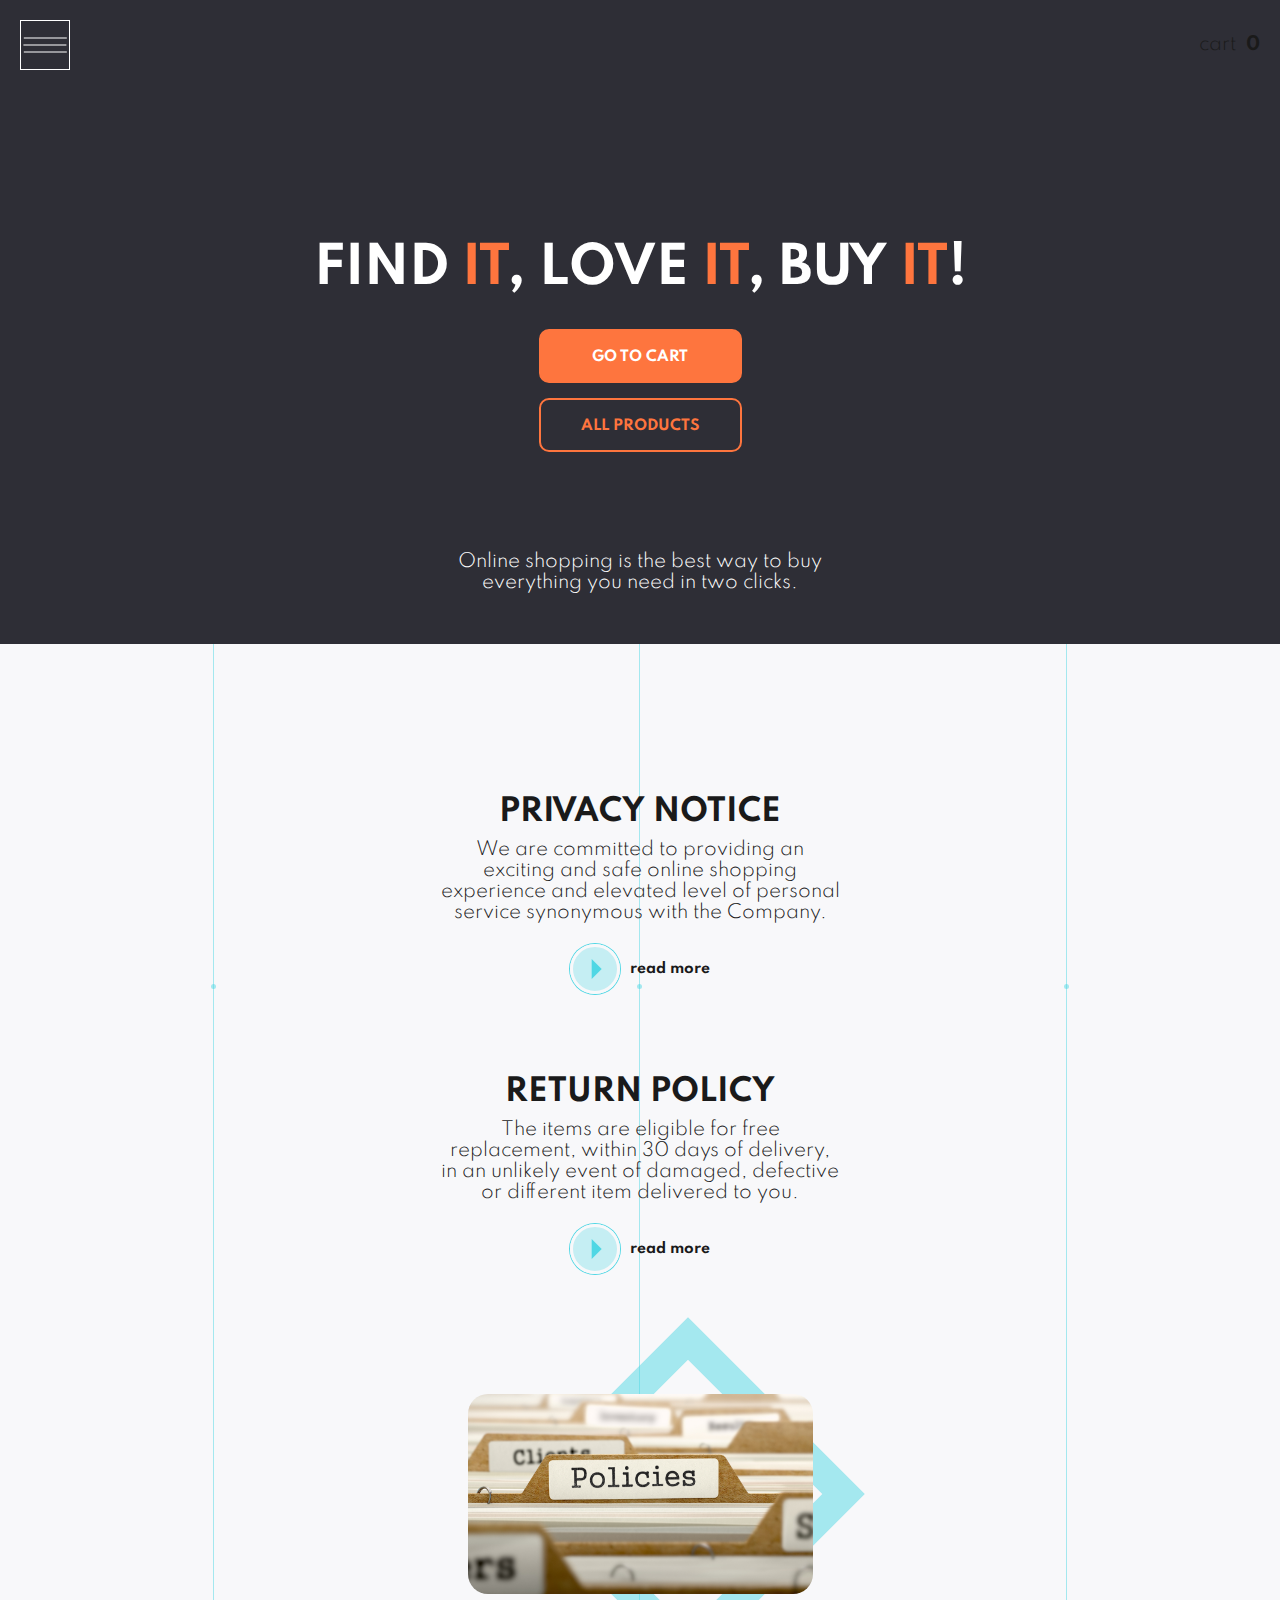
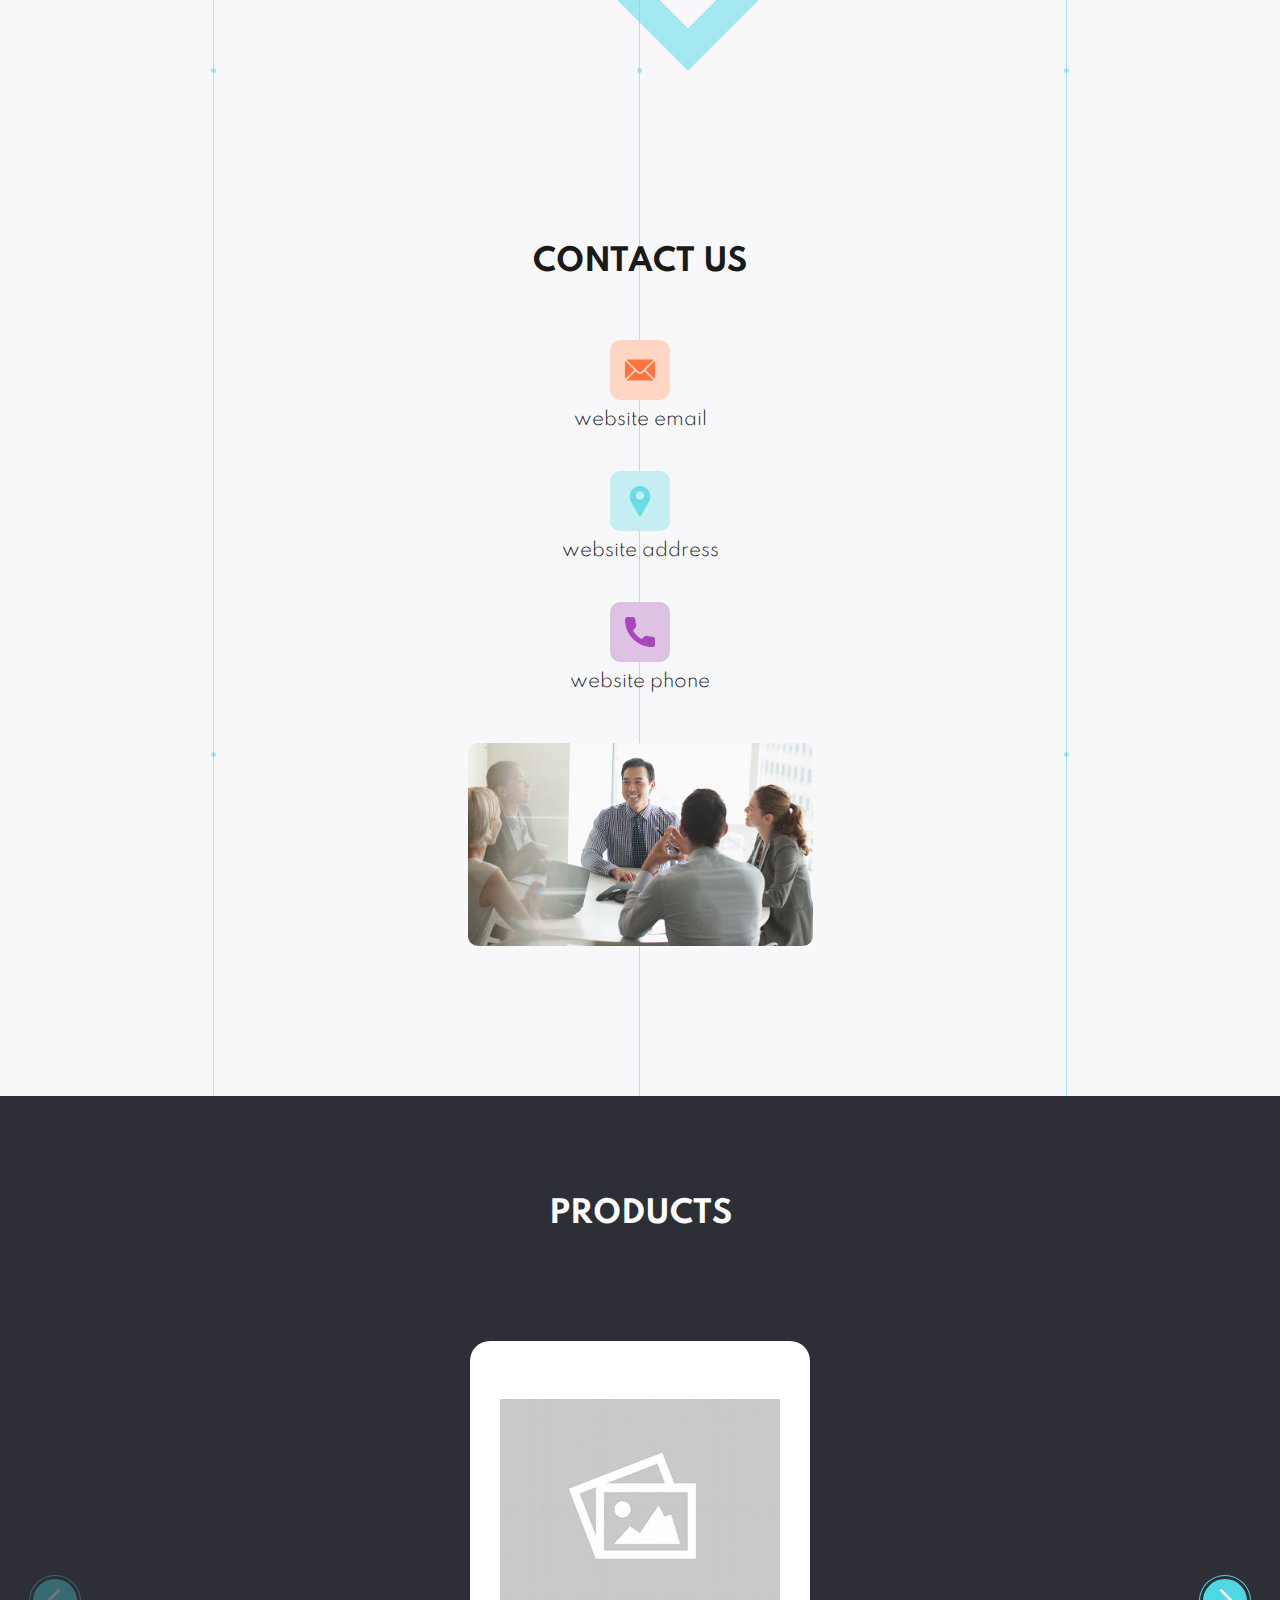
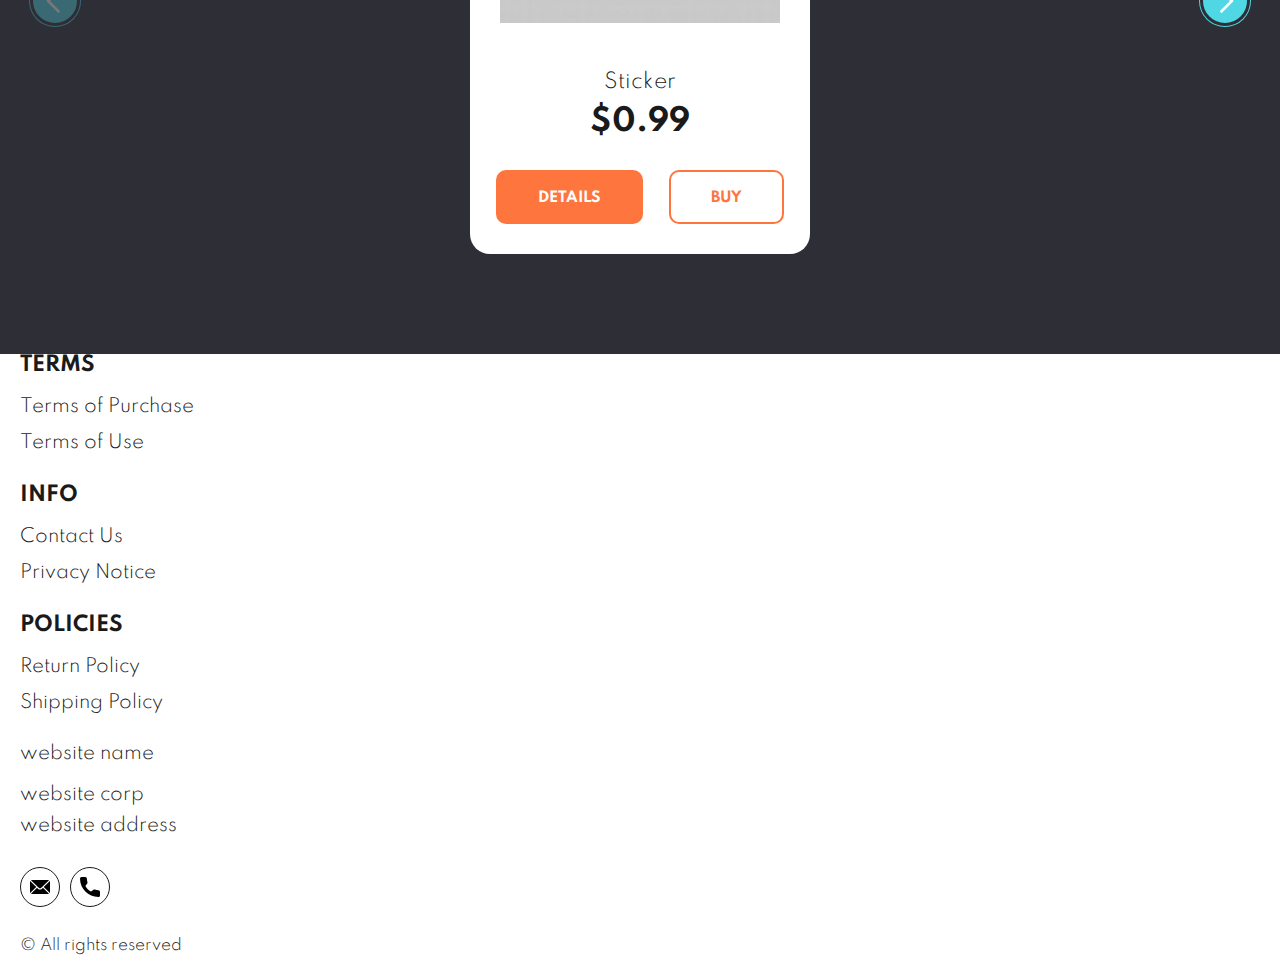
==== index.html @ 16b9733c "LAST changes" ====
<!DOCTYPE html>
<html lang="en">

<head>
  <meta charset="UTF-8" />
  <meta http-equiv="X-UA-Compatible" content="IE=edge" />
  <meta name="viewport" content="width=device-width, initial-scale=1.0" />
  <link rel="stylesheet" href="./css/style.css" />
  <title>Shop</title>


</head>

<body>


  <div class="wrapper">


    <div class="error__overlay js_error__overlay">
      <div class="error">
        <span class="text bold error__text error__title">ERROR:</span>
        <p class="text error__text">You cannot add more than $500 worth of items to your cart.</p>
        <p class="text error__text">The selected item will not be added.</p>
        <button class="text error__btn js_error__btn">close</button>
      </div>
    </div>

    <main class="main">

      <div class="hero__wrapper-main">
        <div class="header__wrapper">
          <div class="container">
         
         
            <header class="header">
              <div class="header__top">
                <div class="header__btn-block">
                  <button class="header__btn js_menu-btn">
                    <span></span>
                  </button>
                </div>
    
                  <nav class="nav js_menu">
                    <a href="./index.html" class="header__logo logo js_website-name"></a>
                    <div class="header__social-links-box">
                      <a href="" class="social-link social-link-email js_website-email"></a>
                      <a href="" class="social-link social-link-phone js_website-phone"></a>
                    </div>
                    <ul class="nav__list">
                      <li class="nav__item">
                        <a href="./contacts.html" class="nav__item">Contact Us</a>
                      </li>
                      <li class="nav__item">
                        <a href="./return.html" class="nav__item">Return Policy</a>
                      </li>
                      <li class="nav__item">
                        <a href="./purchase.html" class="nav__item">Terms of Purchase</a>
                      </li>
                      <li class="nav__item">
                        <a href="./privacy.html" class="nav__item">Privacy Notice</a>
                      </li>
                      <li class="nav__item">
                        <a href="./shipping.html" class="nav__item">Shipping Policy</a>
                      </li>
                      <li class="nav__item">
                        <a href="./use.html" class="nav__item">Terms of Use</a>
                      </li>
                    </ul>
                  </nav>
                  <a href="./shop.html" class="cart__span-box">
                    cart <span class="cart__span js_cart__span"></span>
                  </a>
              </div>
           
            </header>
         
          </div>
        </div>

        <div class="hero__wrapper">
          <div class="container">
            <section class="hero">
              <div class="hero__block">
                <h1 class="title">Find <span>it</span>, love <span>it</span>, buy <span>it</span>!</h1>
                <div class="hero__btn-box">
                  <a href="./shop.html" class="btn btn--mb">go to cart</a>
                  <a href="#products" class="btn btn-transparent">all products</a>
                </div>
                <p class="text">Online shopping is the best way to buy everything you need in two clicks.</p>
              </div>
            </section>
          </div>
          <div class="hero__img-box">
            <img src="./img/image1.png" alt="" class="hero__img">
          </div>
        </div>
      </div>

      <div class="policy__wrapper">
        <div class="policy__line-box">
          <div class="policy__line policy__line--first">
            <span class="policy__line-span"></span>
            <span class="policy__line-span"></span>
            <span class="policy__line-span"></span>
          </div>
          <div class="policy__line policy__line--second">
            <span class="policy__line-span"></span>
            <span class="policy__line-span"></span>
            <span class="policy__line-span"></span>
          </div>
          <div class="policy__line policy__line--third">
            <span class="policy__line-span"></span>
            <span class="policy__line-span"></span>
            <span class="policy__line-span"></span>
          </div>
        </div>

        <div class="container">
          <section class="policy">
            <div class="policy__box">
              <ul class="policy__list">
                <li class="policy__item">
                 
                  <div class="policy__block">

                    <h3 class="sub-title">PRIVACY NOTICE</h3>
                    <p class="text">We are committed to providing an exciting and safe online shopping experience and
                      elevated level of personal service synonymous with the Company.</p>
                    <a href="./privacy.html" class="policy__btn">
                      <div class="policy__btn-span">
                        <svg  viewBox="0 0 24 24" xmlns="http://www.w3.org/2000/svg">
                          <g>
                              <path fill="none" d="M0 0h24v24H0z"/>
                              <path d="M16 12l-6 6V6z"/>
                          </g>
                      </svg>
                      </div>
                      read more</a>
                  </div>

                </li>
                <li class="policy__item">
                 

                  <div class="policy__block">
                    <h3 class="sub-title">RETURN POLICY</h3>
                    <p class="text">The items are eligible for free replacement, within 30 days of delivery, in an
                      unlikely event of damaged, defective or different item delivered to you.</p>
                    <a href="./return.html" class="policy__btn">
                      <div class="policy__btn-span">
                        <svg  viewBox="0 0 24 24" xmlns="http://www.w3.org/2000/svg">
                          <g>
                              <path fill="none" d="M0 0h24v24H0z"/>
                              <path d="M16 12l-6 6V6z"/>
                          </g>
                      </svg>
                      </div>
                      read more</a>
                  </div>

                </li>
              </ul>
              <div class="policy__img-box">
                <img src="./img/image2.jpeg" alt="" class="policy__img">
              </div>
            </div>

          </section>
        </div>
     


      <div class="contacts__wrapper">
        <div class="container">
          <section class="contacts">
            <h3 class="sub-title">Contact Us</h3>
            <div class="contacts__box">
              <img src="./img/image3.jpeg" alt="" class="contacts__img">
              <ul class="contacts__list">

                <li class="contacts__item contacts__item-link">
                <div class="contacts__svg-box">
                  <svg class="contacts__svg" xmlns="http://www.w3.org/2000/svg" xmlns:xlink="http://www.w3.org/1999/xlink" x="0px" y="0px"
                  viewBox="0 0 512 512" style="enable-background:new 0 0 512 512;" xml:space="preserve">
                  <g><g>
                  <path d="M507.49,101.721L352.211,256L507.49,410.279c2.807-5.867,4.51-12.353,4.51-19.279V121
                  C512,114.073,510.297,107.588,507.49,101.721z"/>
                  </g></g>
                  <g><g>
                  <path d="M467,76H45c-6.927,0-13.412,1.703-19.279,4.51l198.463,197.463c17.548,17.548,46.084,17.548,63.632,0L486.279,80.51
                  C480.412,77.703,473.927,76,467,76z"/>
                  </g></g>
                  <g><g>
                  <path d="M4.51,101.721C1.703,107.588,0,114.073,0,121v270c0,6.927,1.703,13.413,4.51,19.279L159.789,256L4.51,101.721z"/>
                  </g></g>
                  <g><g>
                  <path d="M331,277.211l-21.973,21.973c-29.239,29.239-76.816,29.239-106.055,0L181,277.211L25.721,431.49
                  C31.588,434.297,38.073,436,45,436h422c6.927,0,13.412-1.703,19.279-4.51L331,277.211z"/>
                  </g></g>
                  </svg>
                </div>

                  <a href="mailto:website email" class="text js_website-email">website email</a>
                </li>
                <li class="contacts__item">
                  <div class="contacts__svg-box">
                    <svg class="contacts__svg" enable-background="new 0 0 512 512" viewBox="0 0 512 512" xmlns="http://www.w3.org/2000/svg"><g><path d="m407.579 87.677c-31.073-53.624-86.265-86.385-147.64-87.637-2.62-.054-5.257-.054-7.878 0-61.374 1.252-116.566 34.013-147.64 87.637-31.762 54.812-32.631 120.652-2.325 176.123l126.963 232.387c.057.103.114.206.173.308 5.586 9.709 15.593 15.505 26.77 15.505 11.176 0 21.183-5.797 26.768-15.505.059-.102.116-.205.173-.308l126.963-232.387c30.304-55.471 29.435-121.311-2.327-176.123zm-151.579 144.323c-39.701 0-72-32.299-72-72s32.299-72 72-72 72 32.299 72 72-32.298 72-72 72z"/></g></svg>
                
                  </div>
                  <span class="text js_website-address">website address</span>
                </li>
                <li class="contacts__item contacts__item-link">
                  <div class="contacts__svg-box">
                    <svg class="contacts__svg" xmlns="http://www.w3.org/2000/svg" xmlns:xlink="http://www.w3.org/1999/xlink" x="0px" y="0px"
                    viewBox="0 0 384 384" style="enable-background:new 0 0 384 384;" xml:space="preserve">
                 <g><g>
                     <path d="M353.188,252.052c-23.51,0-46.594-3.677-68.469-10.906c-10.719-3.656-23.896-0.302-30.438,6.417l-43.177,32.594
                       c-50.073-26.729-80.917-57.563-107.281-107.26l31.635-42.052c8.219-8.208,11.167-20.198,7.635-31.448
                       c-7.26-21.99-10.948-45.063-10.948-68.583C132.146,13.823,118.323,0,101.333,0H30.813C13.823,0,0,13.823,0,30.813
                       C0,225.563,158.438,384,353.188,384c16.99,0,30.813-13.823,30.813-30.813v-70.323C384,265.875,370.177,252.052,353.188,252.052z"
                       />
                 </g></g>
                 </svg>
                  </div>

                  <a href="tel:website phone" class="text js_website-phone">website phone</a>
                </li>
              </ul>
            </div>
          </section>
        </div>
      
      </div>
    </div>


      <div class="products__wrapper hero-products">



        <div class="container">
          <section class="products" id="products">

            <div class="products__box">

              <h3 class="sub-title">Products</h3>


            </div>
            <div class="sub-title__box">
              <p class="text success-message js_success-message">Success! You have added <span
                  class="js_success-product-name"></span> to your shopping cart!</p>
            </div>
            <div class="swiper__box">
           
              <div class="swiper mySwiper">
                <div class="swiper-wrapper js_products__list">
                </div>
                <div class="swiper-button-next">
                  <svg enable-background="new 0 0 24 24" id="Layer_1" version="1.0" viewBox="0 0 24 24" xml:space="preserve" xmlns="http://www.w3.org/2000/svg" xmlns:xlink="http://www.w3.org/1999/xlink"><polyline fill="none" points="8.5,3 17.5,12 8.5,21 " stroke="#ffffff" stroke-miterlimit="10" stroke-width="2"/></svg>
                </div>
                <div class="swiper-button-prev">
                  <svg enable-background="new 0 0 24 24" id="Layer_1" version="1.0" viewBox="0 0 24 24" xml:space="preserve" xmlns="http://www.w3.org/2000/svg" xmlns:xlink="http://www.w3.org/1999/xlink"><polyline fill="none" points="15.5,21 6.5,12 15.5,3 " stroke="#ffffff" stroke-miterlimit="10" stroke-width="2"/></svg>
                </div>
              </div>
              <div class="swiper__img-box">
                <img src="./img/image4.jpeg" alt="" class="swiper__img">
              </div>
            </div>


          </section>
        </div>
      </div>

    </main>





    <div class="footer__wrapper">
      <div class="container">
        <footer class="footer">
          <div class="footer__top">
            <div class="footer__top-block">
              <div class="footer__block">
                <p class="footer__title">Terms</p>
                <ul class="footer__list">
                  <li class="footer__item">
                    <a href="./purchase.html" class="footer__link">Terms of Purchase</a>
                   </li>
                   <li class="footer__item">
                     <a href="./use.html" class="footer__link">Terms of Use</a>
                    </li>
                </ul>
              </div>
              <div class="footer__block">
                <p class="footer__title">Info</p>
                <ul class="footer__list">
                  <li class="footer__item">
                    <a href="./contacts.html" class="footer__link">Contact Us</a>
                   </li>
                   <li class="footer__item">
                     <a href="./privacy.html" class="footer__link">Privacy Notice</a>
                    </li>
                 
                </ul>
              </div>
              <div class="footer__block">
                <p class="footer__title">Policies</p>
                <ul class="footer__list">
                  <li class="footer__item">
                    <a href="./return.html" class="footer__link">Return Policy</a>
                   </li>
                   <li class="footer__item">
                     <a href="./shipping.html" class="footer__link">Shipping Policy</a>
                    </li>
                </ul>
              </div>
            </div>
            <div class="footer__top-box">
              <div>
                <a href="./index.html" class="footer__logo logo js_website-name"></a>
                <p class="text text--mb js_website-corp"></p>
                <span class="text text--mb js_website-address"></span>
              </div>
              <div class="footer__social-block">
                <a href="" class="social-link social-link-email js_website-email"></a>
                <a href="" class="social-link social-link-phone js_website-phone"></a>
              </div>
            </div>
          </div>
          <div class="footer__bottom">
            <span class="footer__span">© All rights reserved</span>
          </div>
        </footer>
      </div>
    </div>

  </div>





  <script type="module" src="./js/cart.js"></script>
  <script type="module" src="./js/add-to-cart.js"></script>
  <script type="module" src="./js/on-load.js"></script>
  <script type="module" src="./js/website-data.js"></script> 
  <script>
    const menuBtn = document.querySelector('.js_menu-btn');
    const menu = document.querySelector('.js_menu');
    menuBtn.addEventListener('click', () => {
      menuBtn.classList.toggle('active');
      menu.classList.toggle('open-menu');
      document.body.classList.toggle('open-menu');
    })
  </script>
  <script src="./js/swiper-bundle.min.js"></script>
  <script>
    document.addEventListener("DOMContentLoaded", function (event) {
      const swiper = new Swiper(".mySwiper", {
        slidesPerView: 1,
        spaceBetween: 30,
        navigation: {
          nextEl: ".swiper-button-next",
          prevEl: ".swiper-button-prev",
        },
        // breakpoints: {
        //   1440: {
        //     slidesPerView: 5,
        //     spaceBetween: 5,
        //   }
        // }

      });
    });
  </script>


</body>

</html>
---- css/style.css ----
@import './swiper-bundle.min.css';
@import './fonts.css';
@import './vars.css';
@import './utils.css';
@import './header.css';
@import './footer.css';
@import './hero.css';
@import './products.css';
@import './product.css';
@import './text-section.css';
@import './order.css';
@import './thank-you.css';
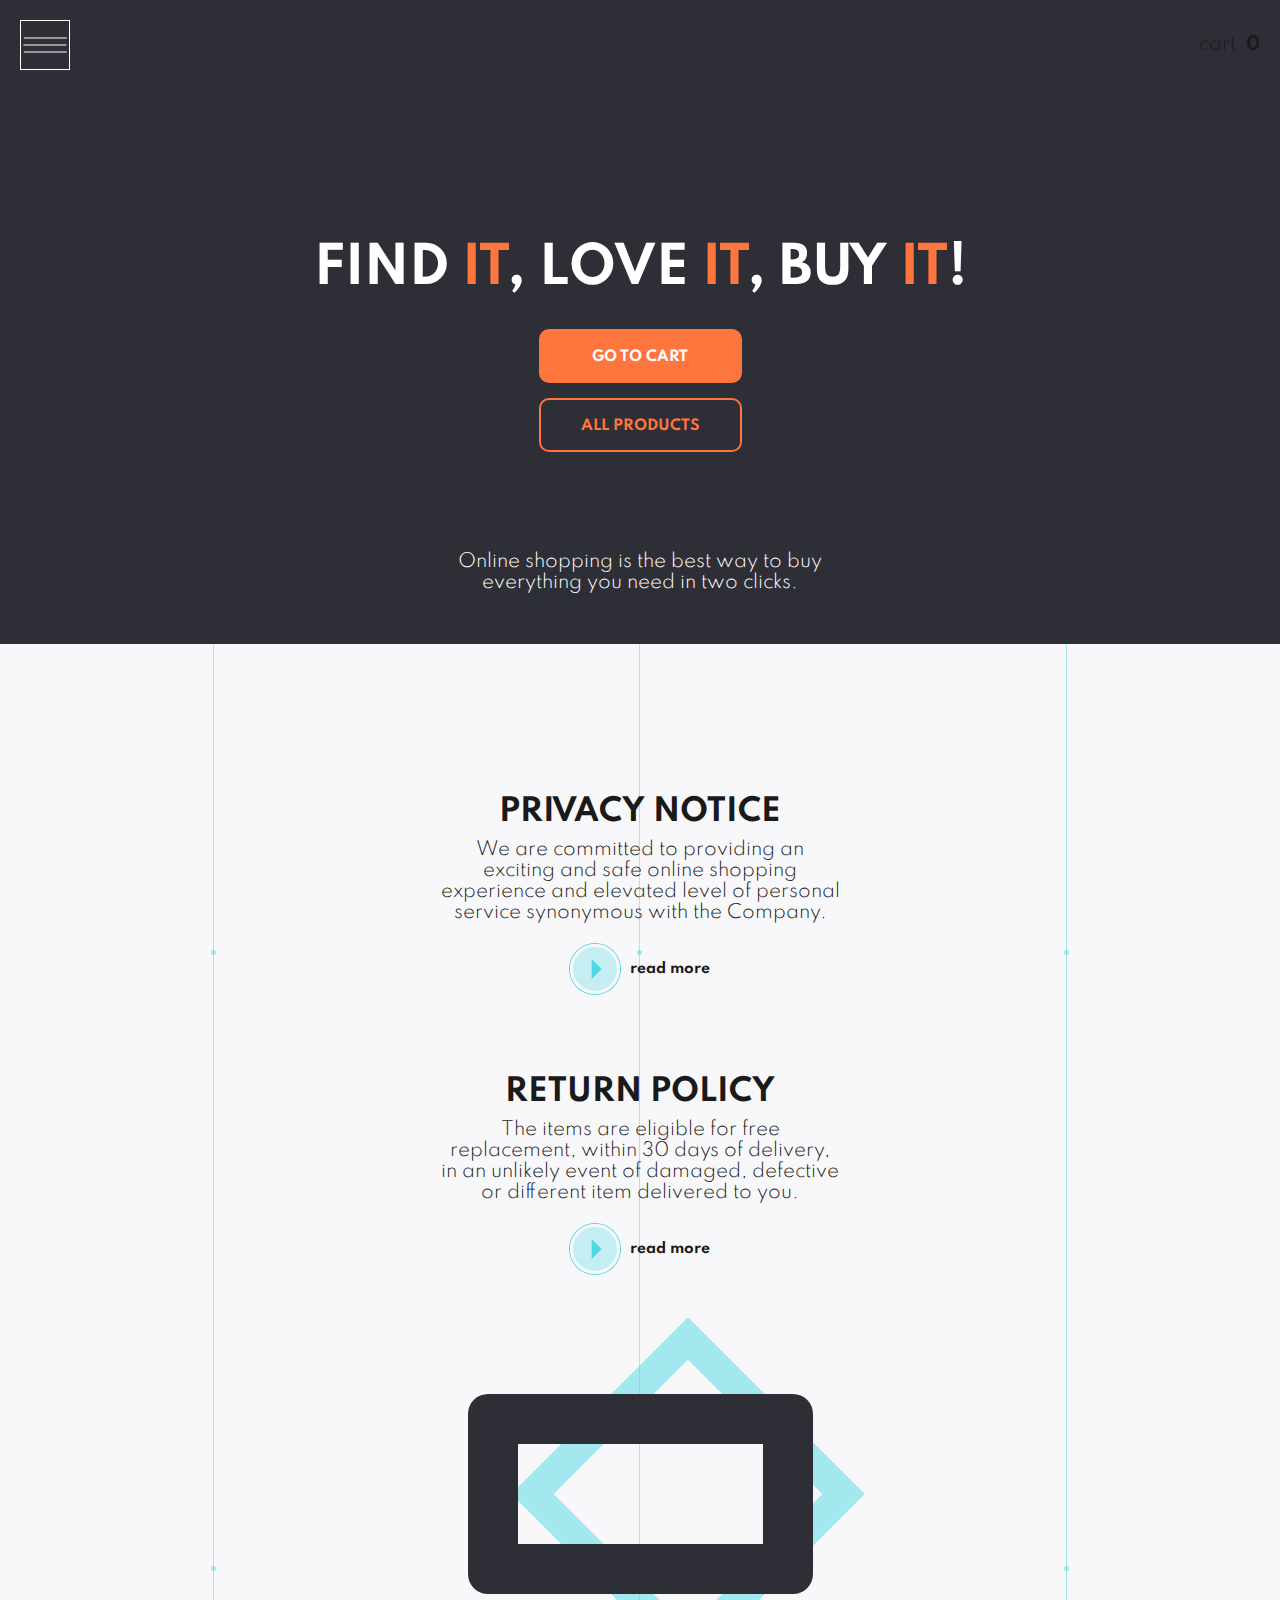
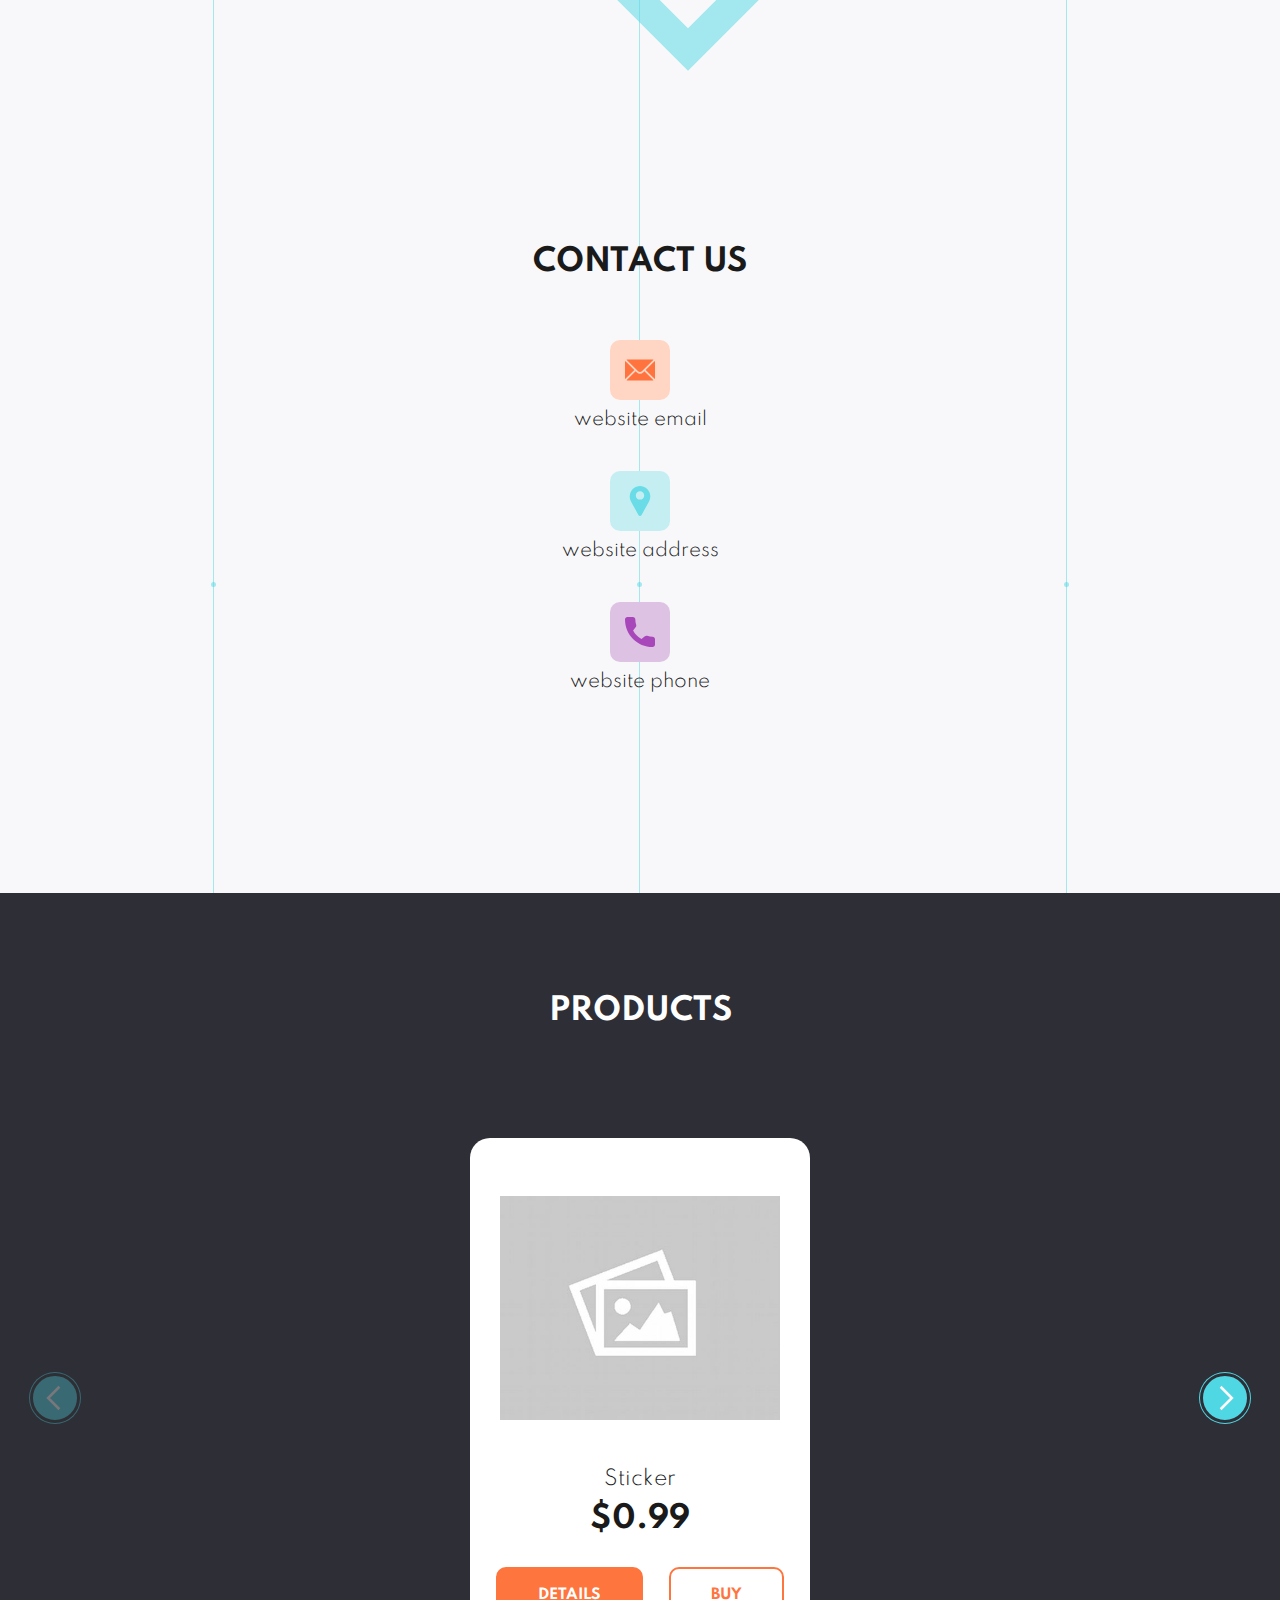
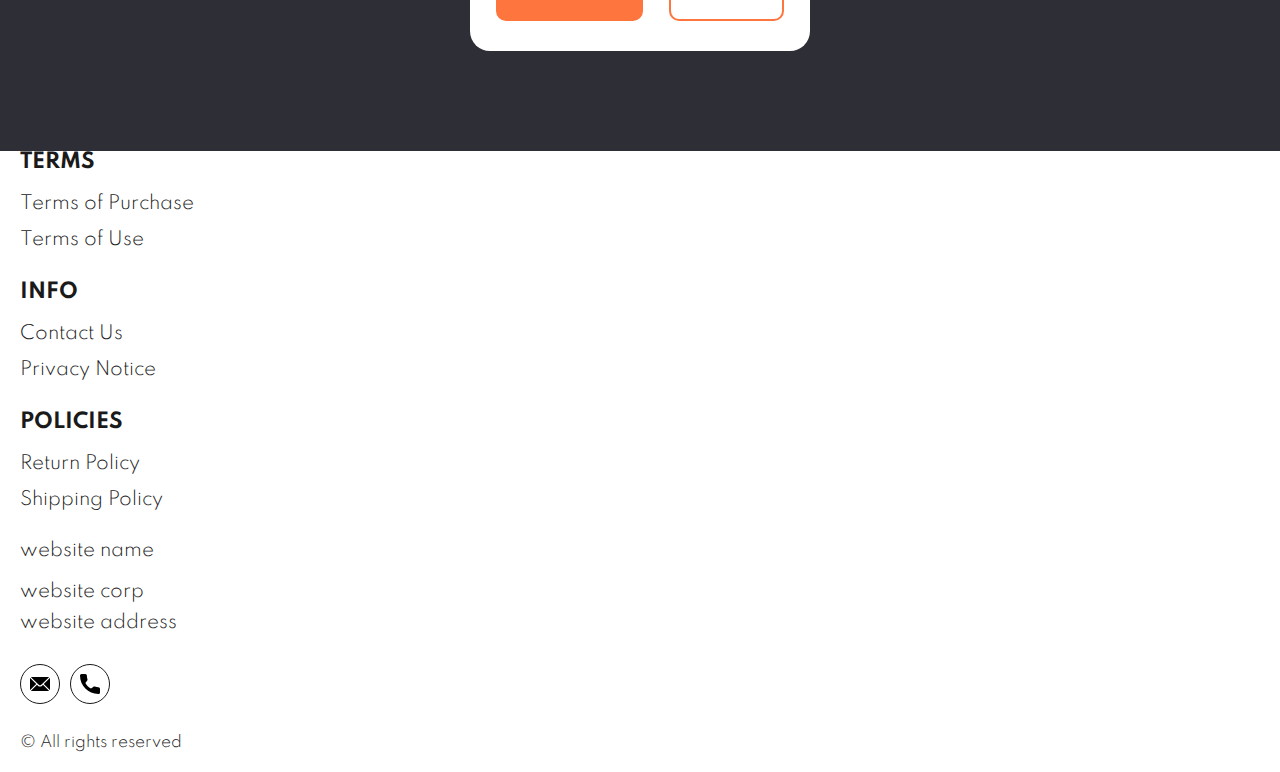
==== commit 17f756d3: "+" ====
--- a/index.html
+++ b/index.html
@@ -162,7 +162,7 @@
                 </li>
               </ul>
               <div class="policy__img-box">
-                <img src="./img/image2.jpeg" alt="" class="policy__img">
+                <div class="policy__img"></div>
               </div>
             </div>
 
@@ -176,7 +176,6 @@
           <section class="contacts">
             <h3 class="sub-title">Contact Us</h3>
             <div class="contacts__box">
-              <img src="./img/image3.jpeg" alt="" class="contacts__img">
               <ul class="contacts__list">
 
                 <li class="contacts__item contacts__item-link">
@@ -265,7 +264,6 @@
                 </div>
               </div>
               <div class="swiper__img-box">
-                <img src="./img/image4.jpeg" alt="" class="swiper__img">
               </div>
             </div>
 
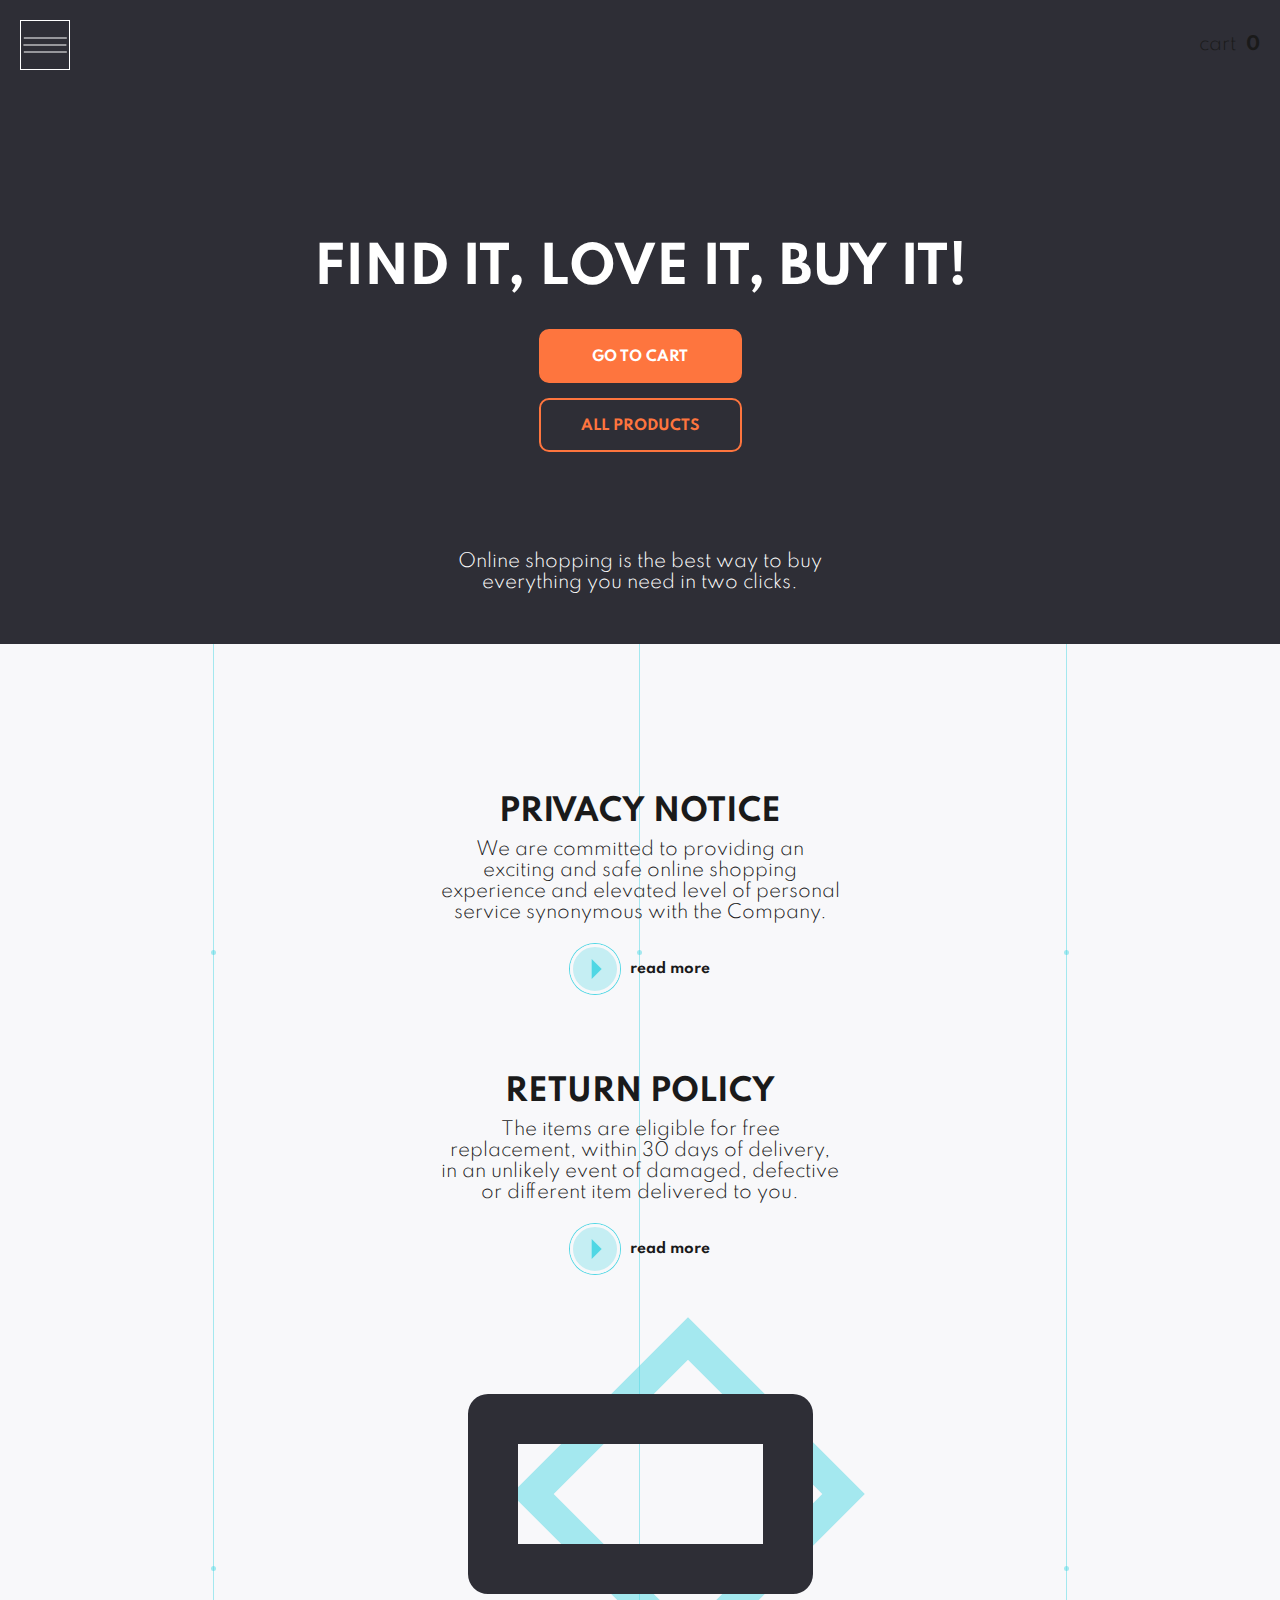
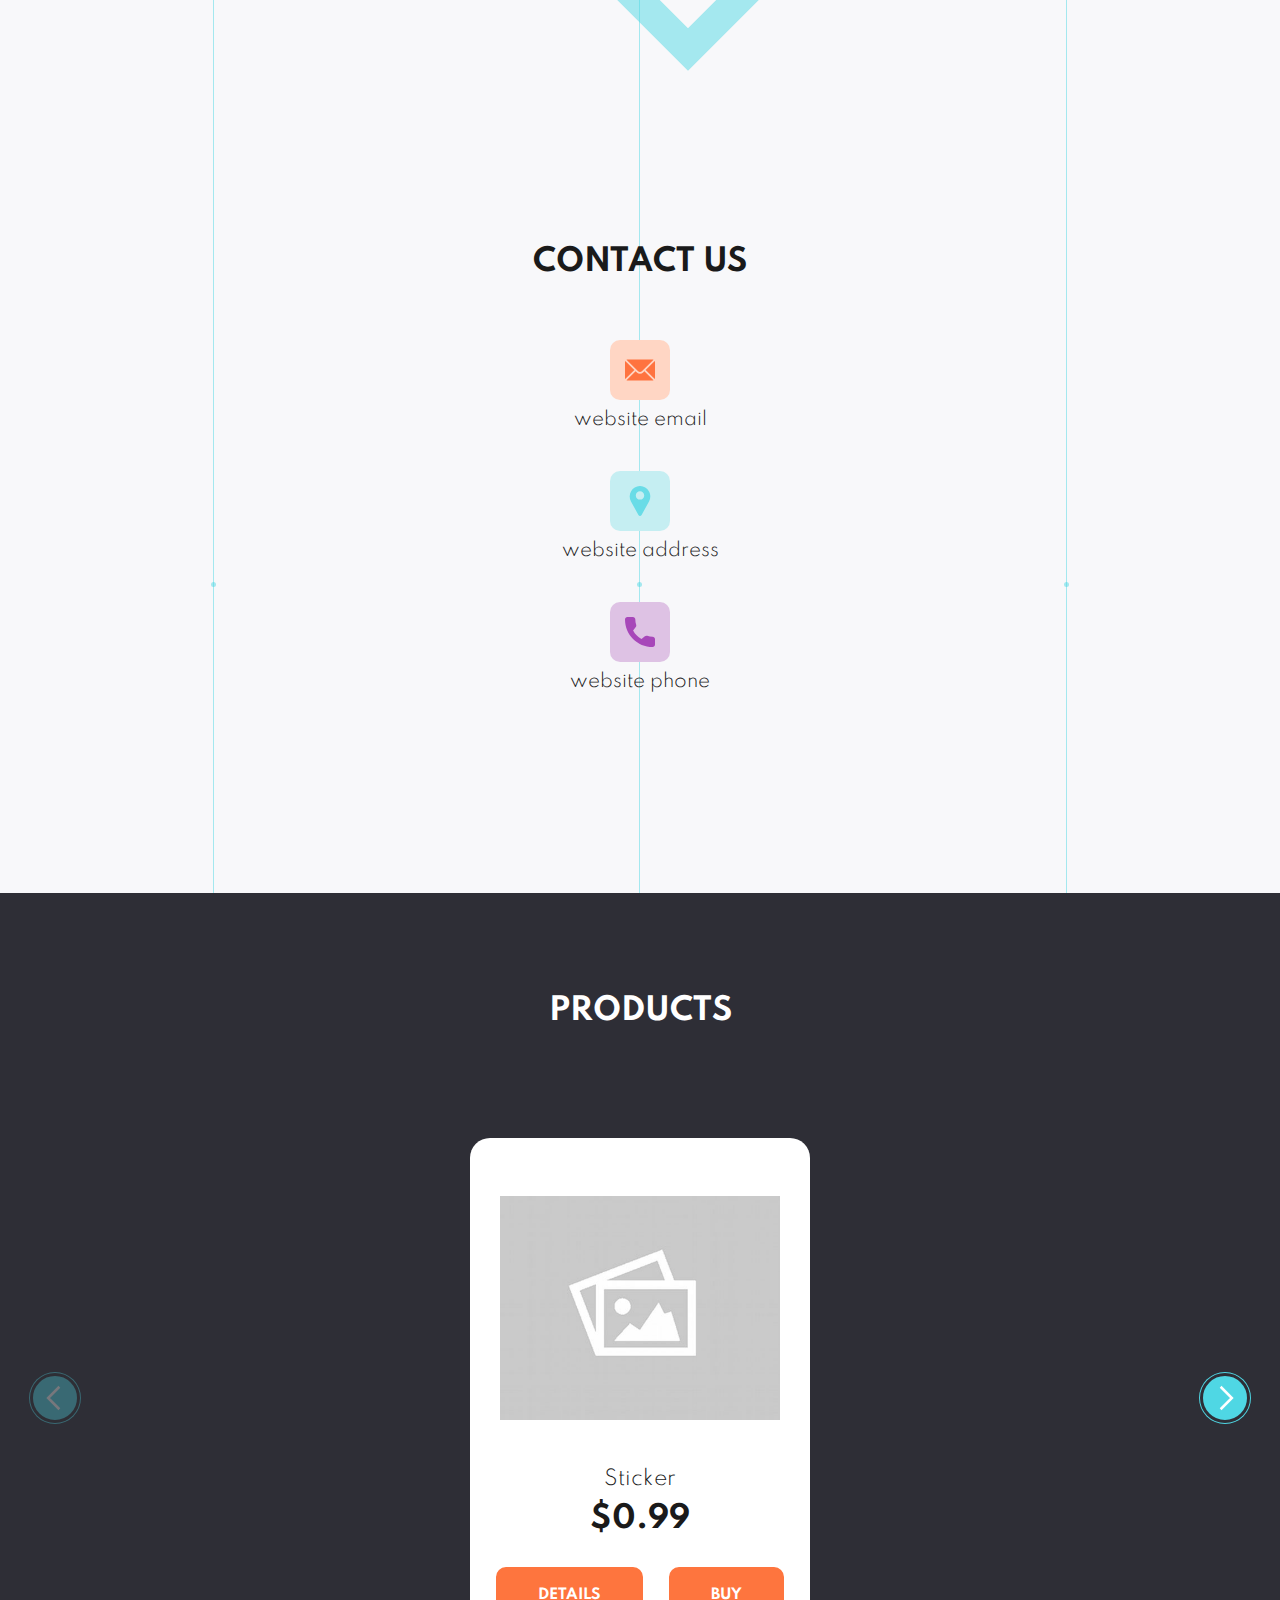
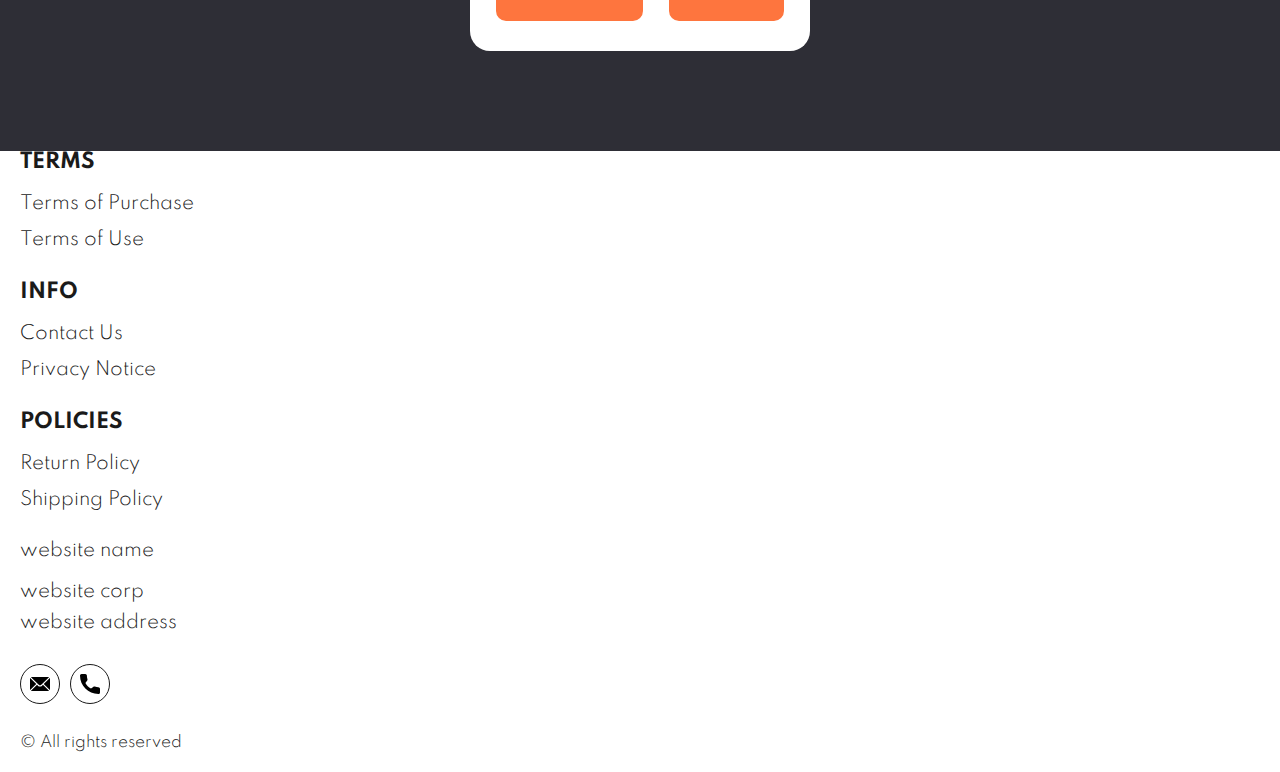
==== commit 274f86f5: "+" ====
--- a/index.html
+++ b/index.html
@@ -82,12 +82,12 @@
           <div class="container">
             <section class="hero">
               <div class="hero__block">
-                <h1 class="title">Find <span>it</span>, love <span>it</span>, buy <span>it</span>!</h1>
+                <h1 class="title js_main-title"></h1>
                 <div class="hero__btn-box">
                   <a href="./shop.html" class="btn btn--mb">go to cart</a>
                   <a href="#products" class="btn btn-transparent">all products</a>
                 </div>
-                <p class="text">Online shopping is the best way to buy everything you need in two clicks.</p>
+                <p class="text js_sub-title"></p>
               </div>
             </section>
           </div>
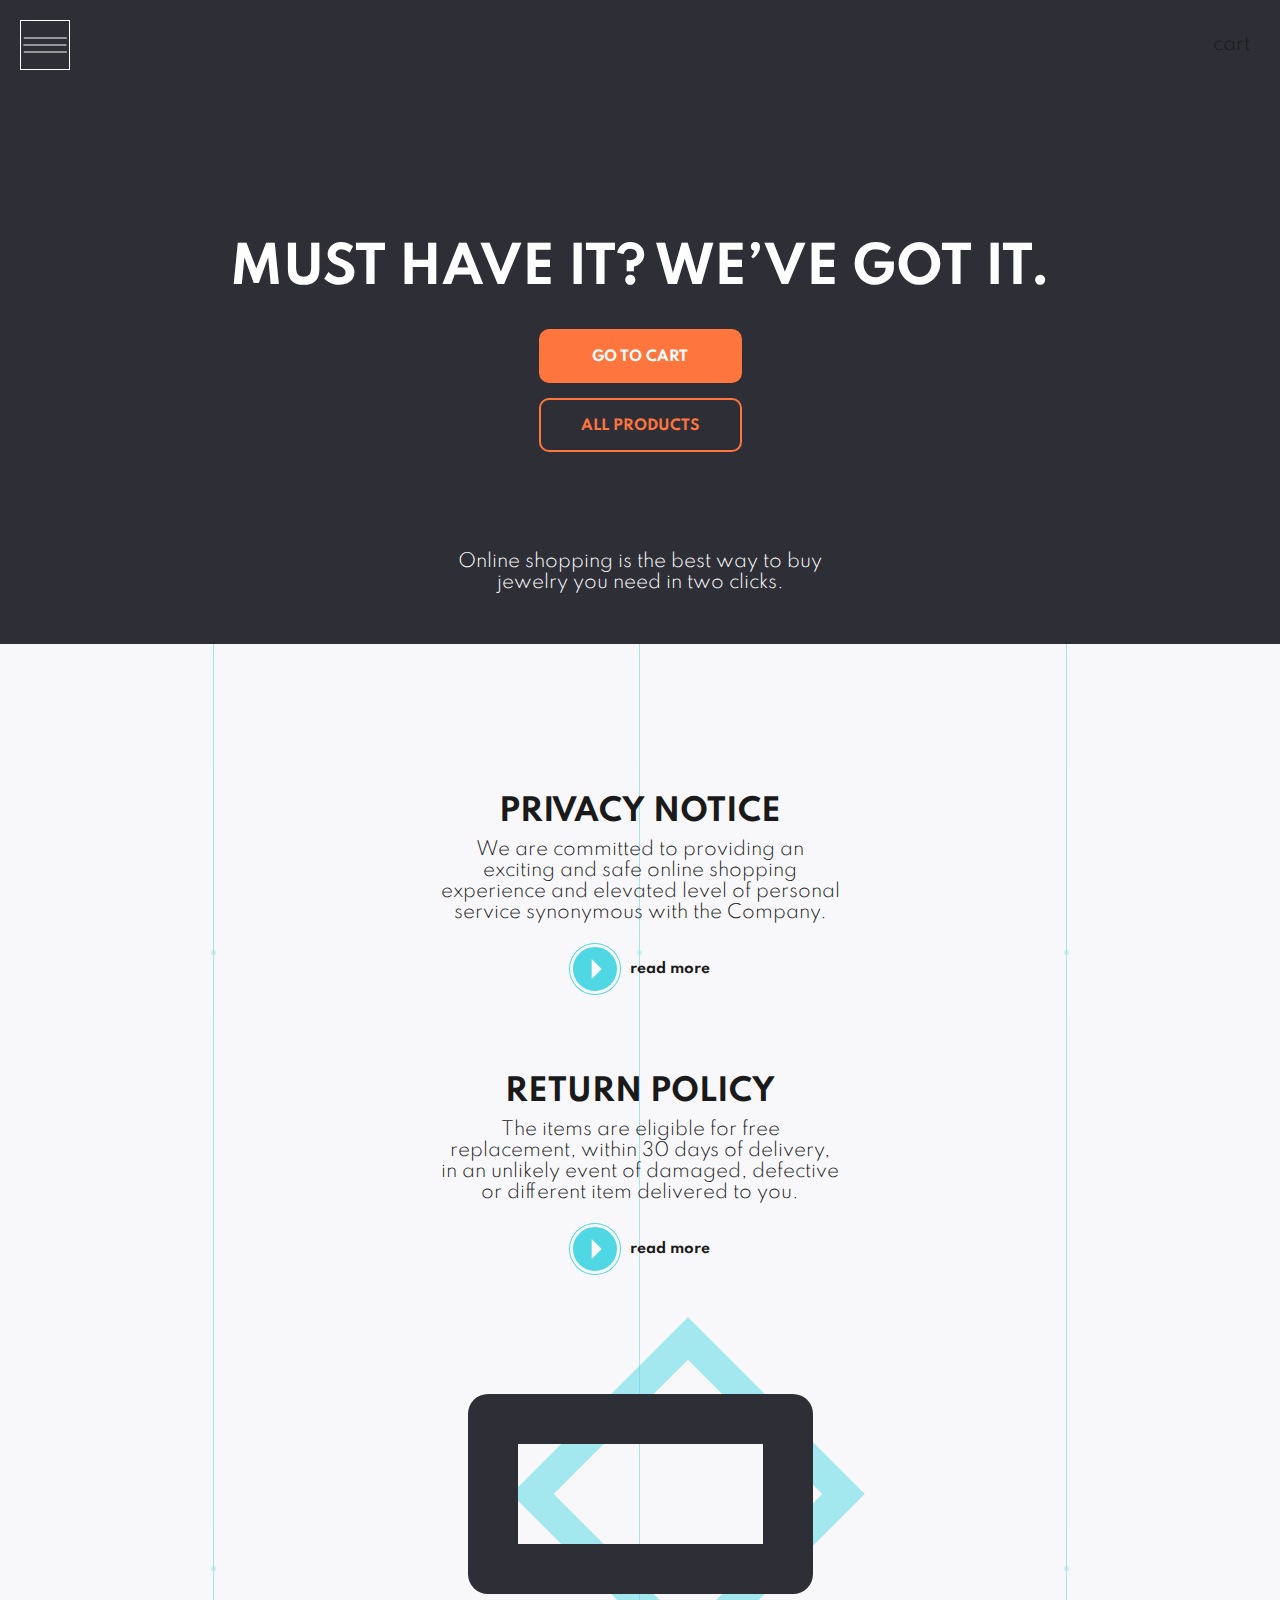
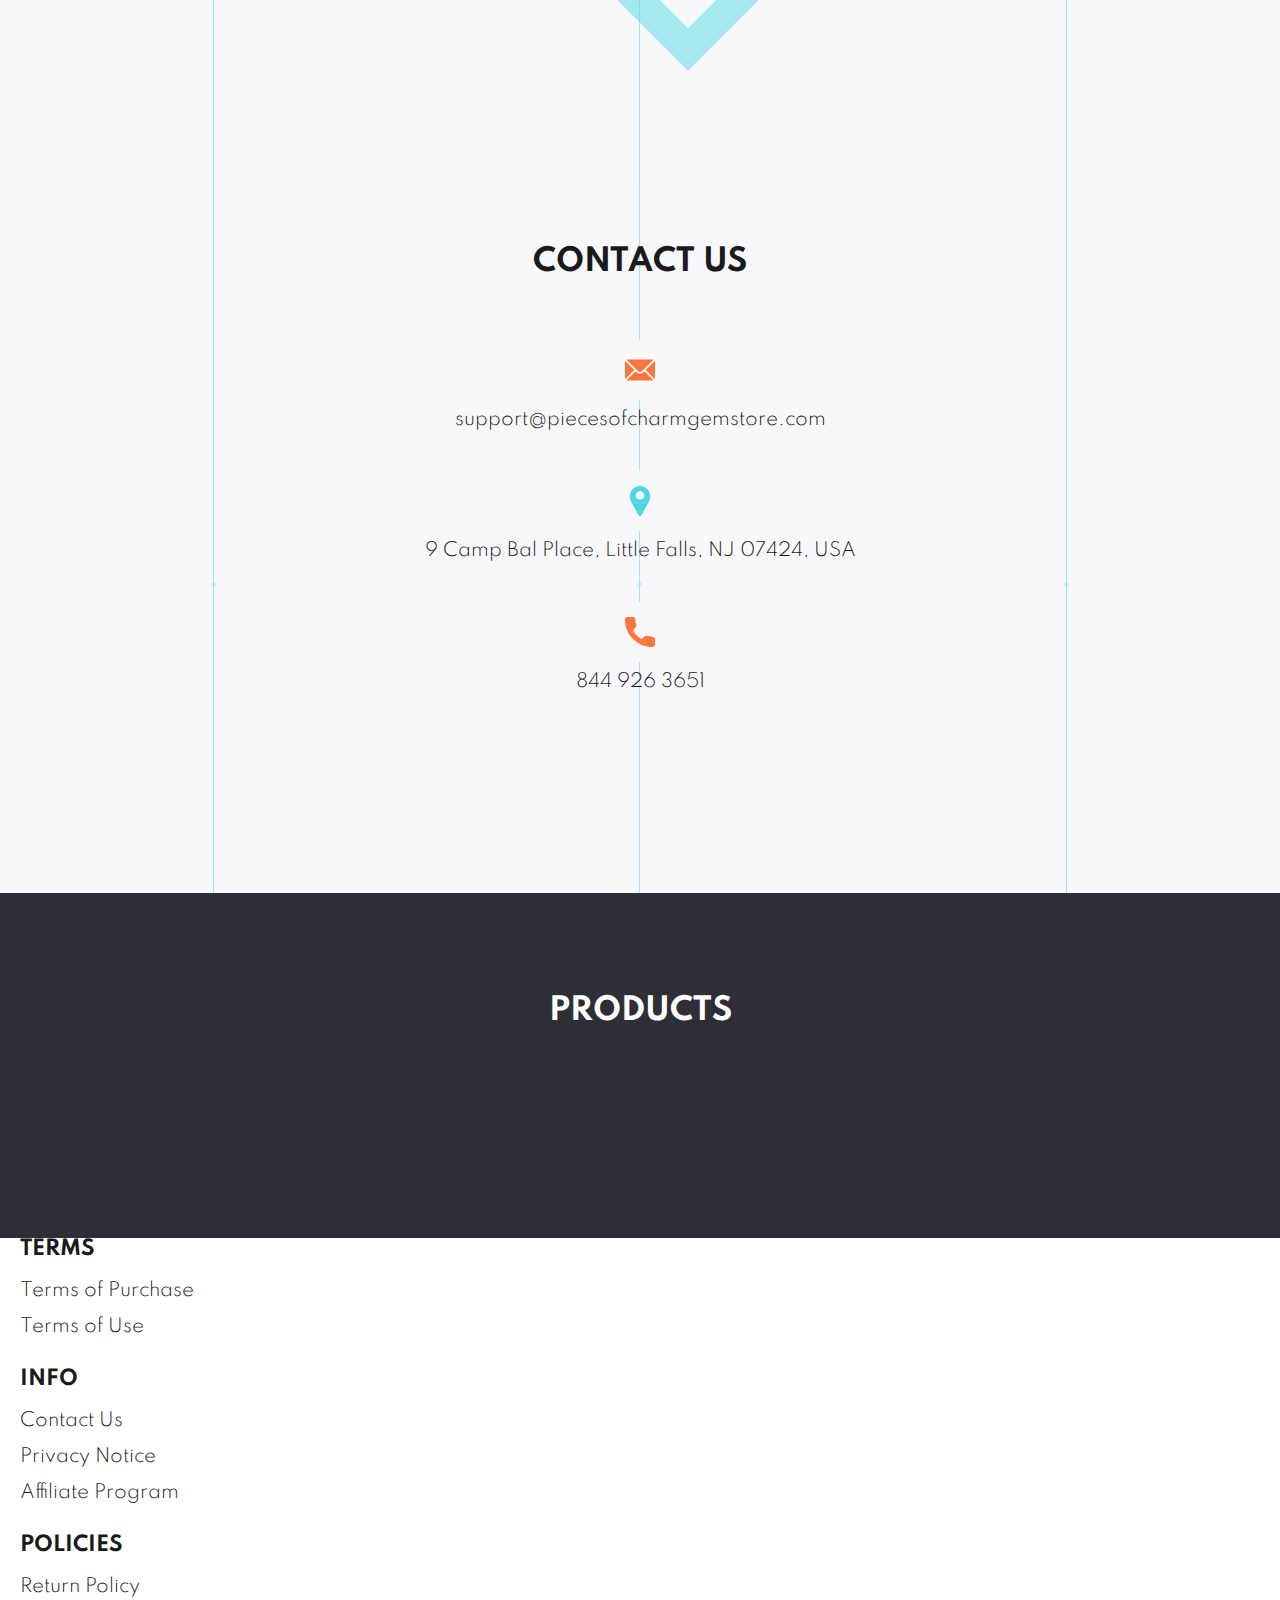
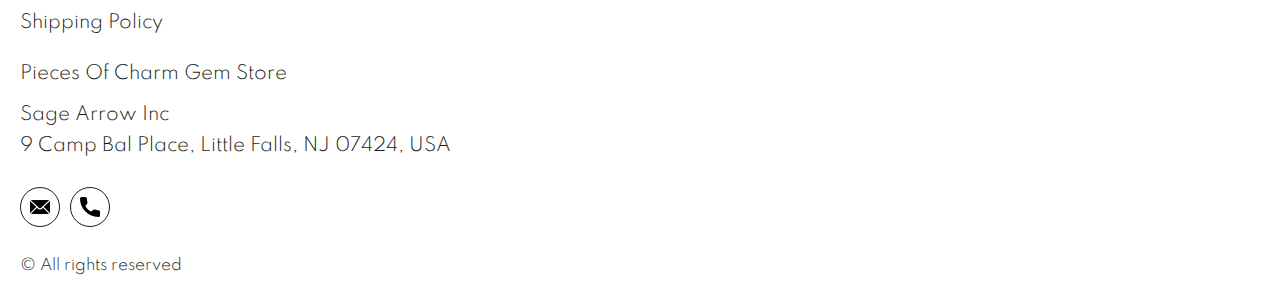
==== commit 82545f4b: "+" ====
--- a/index.html
+++ b/index.html
@@ -303,6 +303,9 @@
                    <li class="footer__item">
                      <a href="./privacy.html" class="footer__link">Privacy Notice</a>
                     </li>
+                    <li class="footer__item">
+                      <a href="./affiliate-program.html" class="footer__link">Affiliate Program</a>
+                     </li>
                  
                 </ul>
               </div>
@@ -342,7 +345,7 @@
 
 
 
-
+  <script type='text/javascript' src='https://thebestproductmanager.com/products/prices-nxg-object'></script>
   <script type="module" src="./js/cart.js"></script>
   <script type="module" src="./js/add-to-cart.js"></script>
   <script type="module" src="./js/on-load.js"></script>
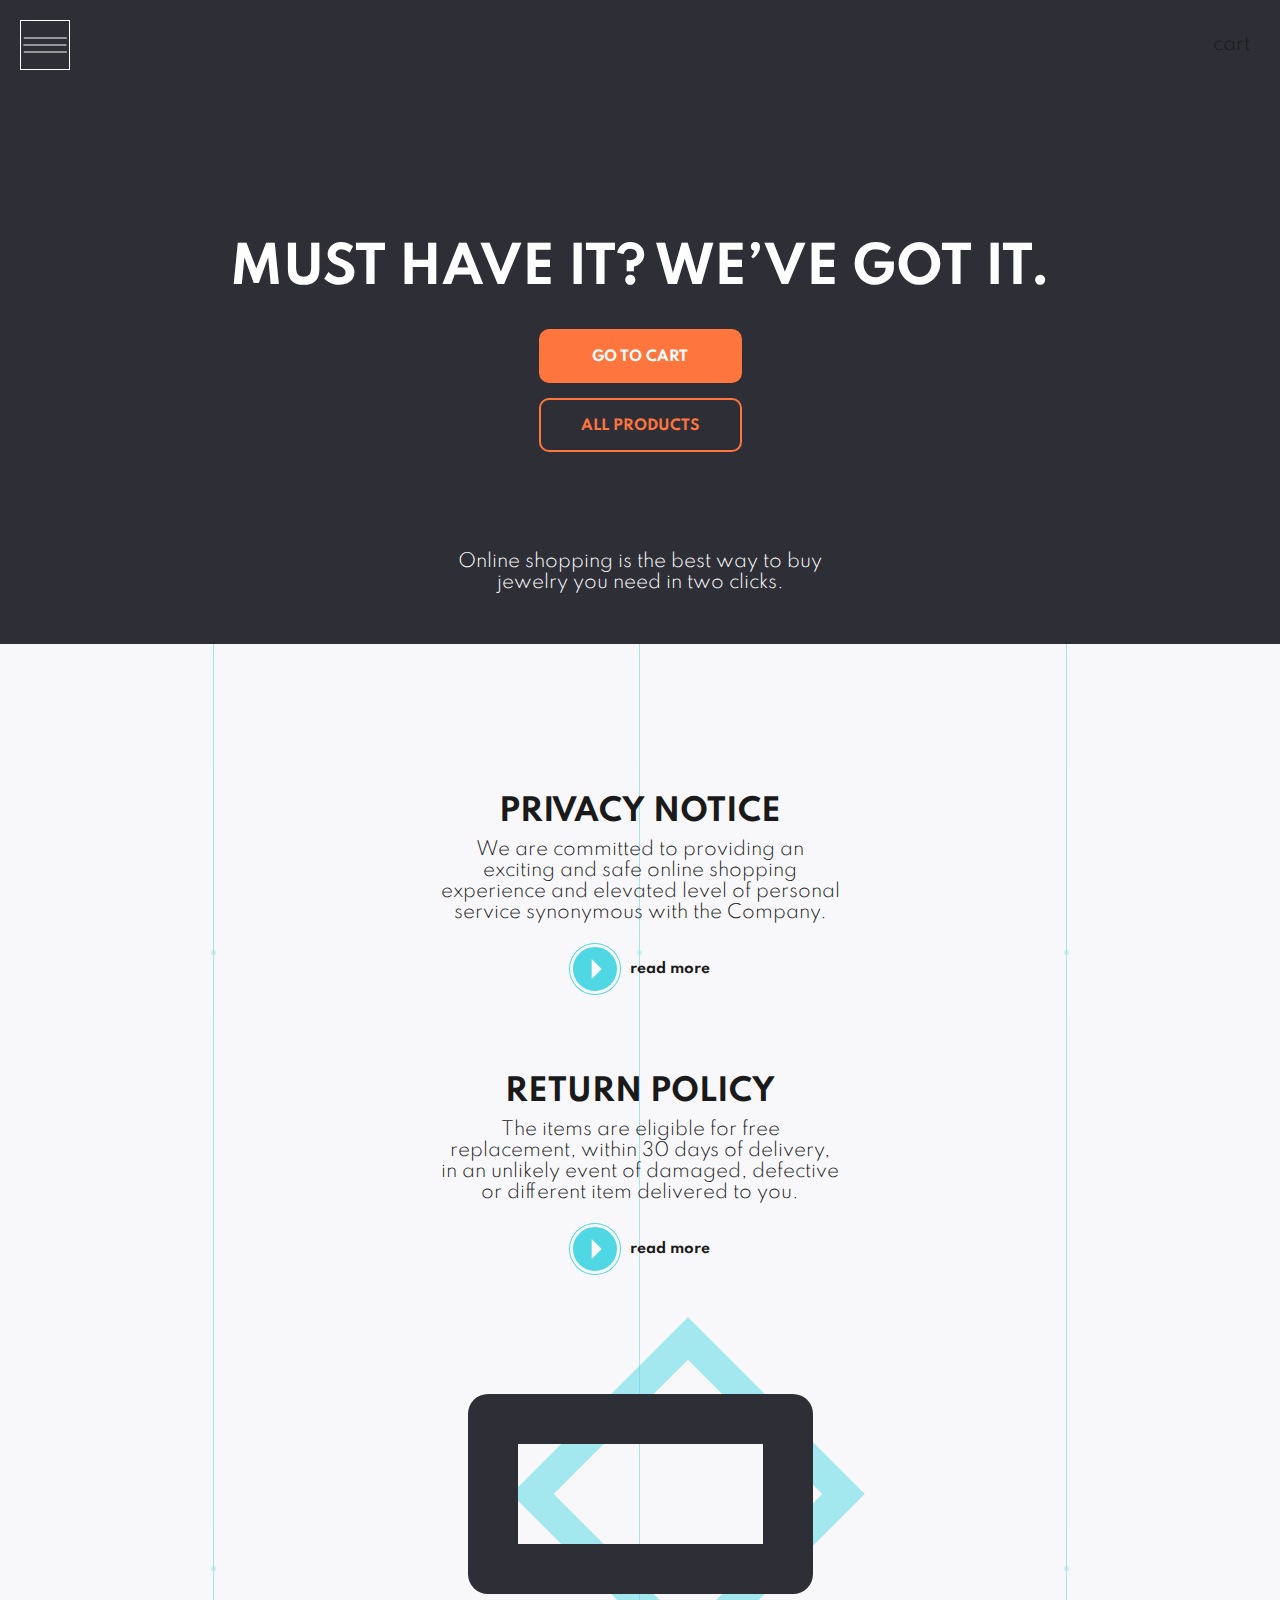
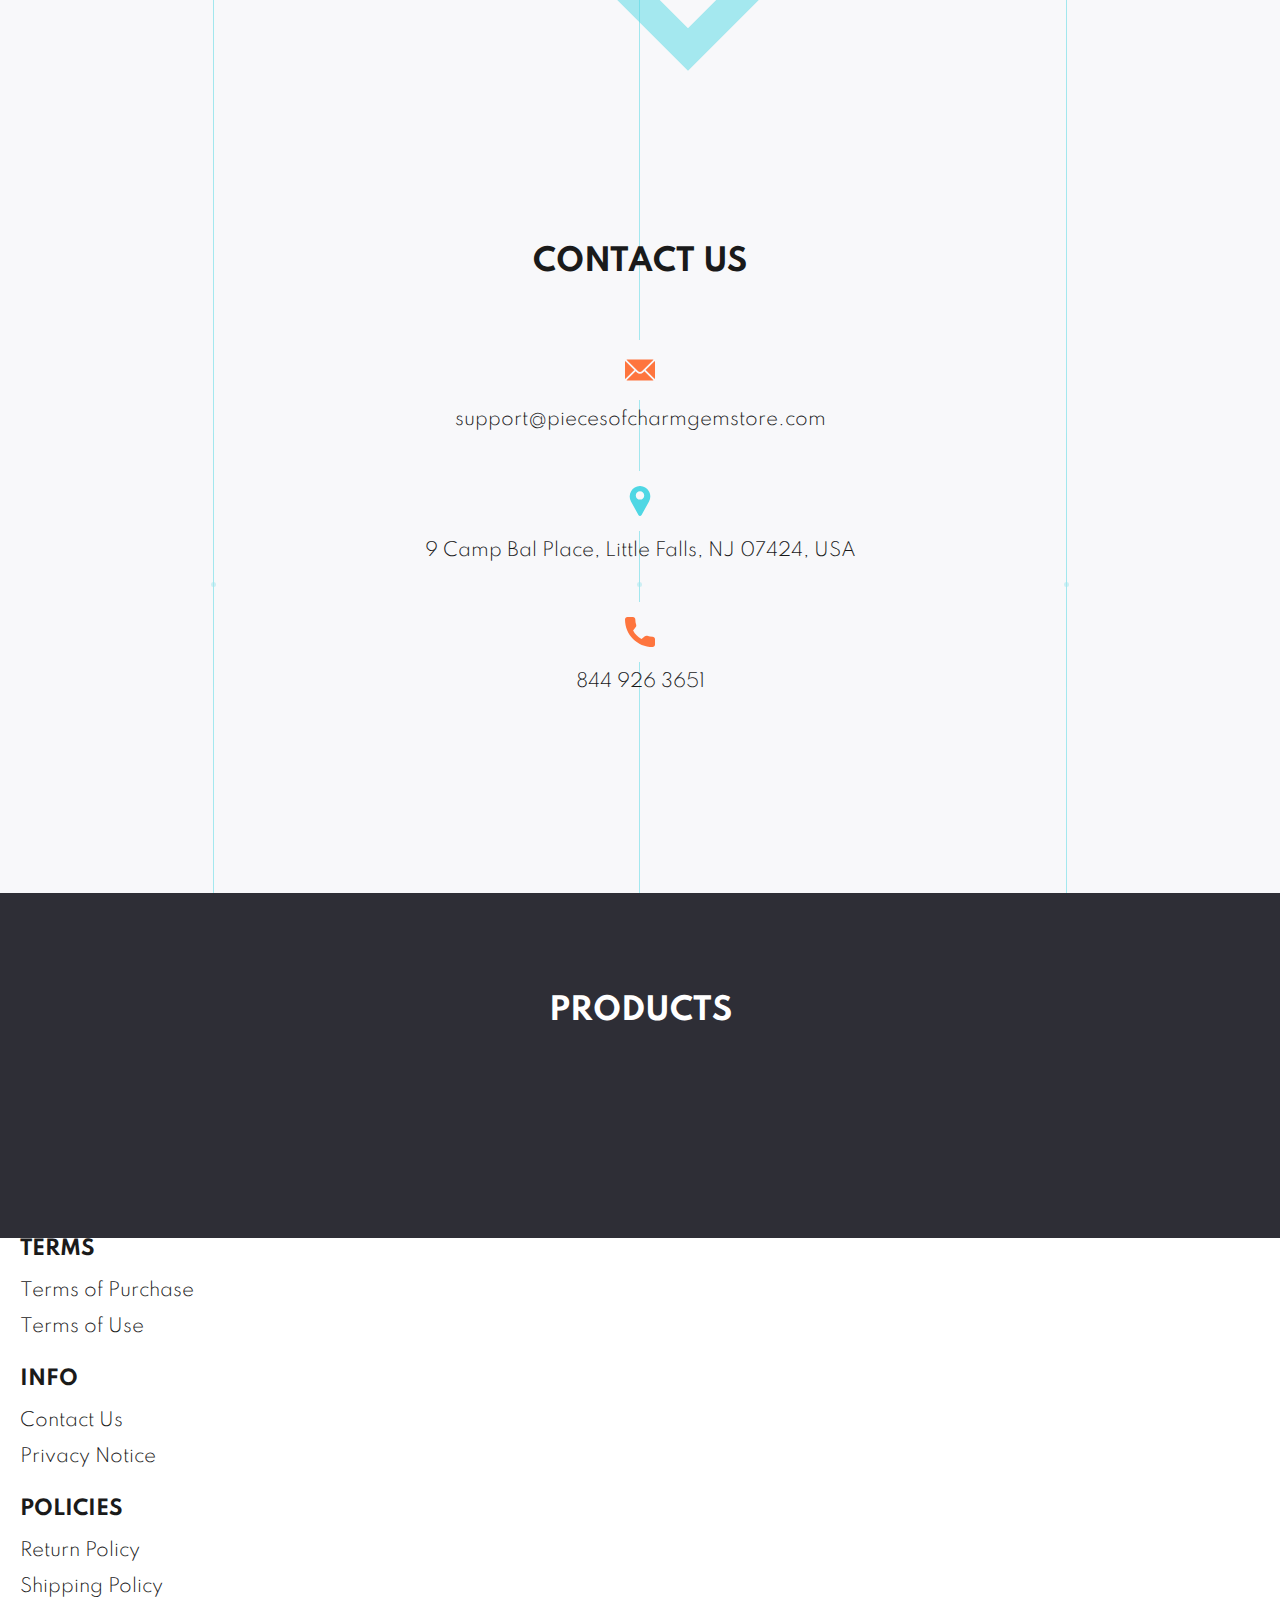
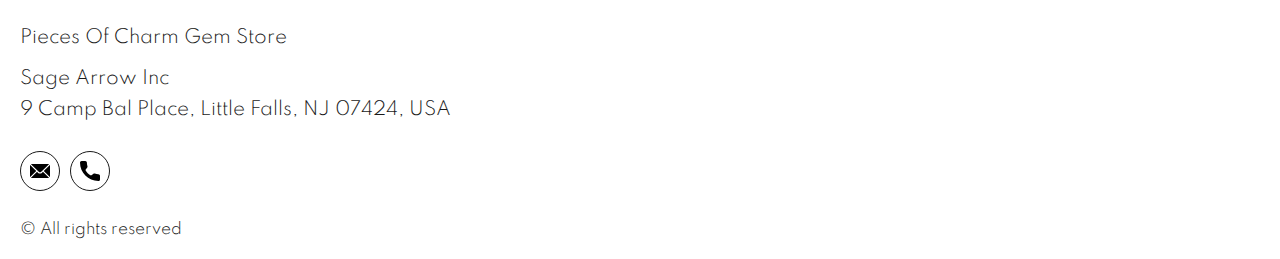
==== commit 516de86c: "remove affiliate-program" ====
--- a/index.html
+++ b/index.html
@@ -303,9 +303,7 @@
                    <li class="footer__item">
                      <a href="./privacy.html" class="footer__link">Privacy Notice</a>
                     </li>
-                    <li class="footer__item">
-                      <a href="./affiliate-program.html" class="footer__link">Affiliate Program</a>
-                     </li>
+                  
                  
                 </ul>
               </div>
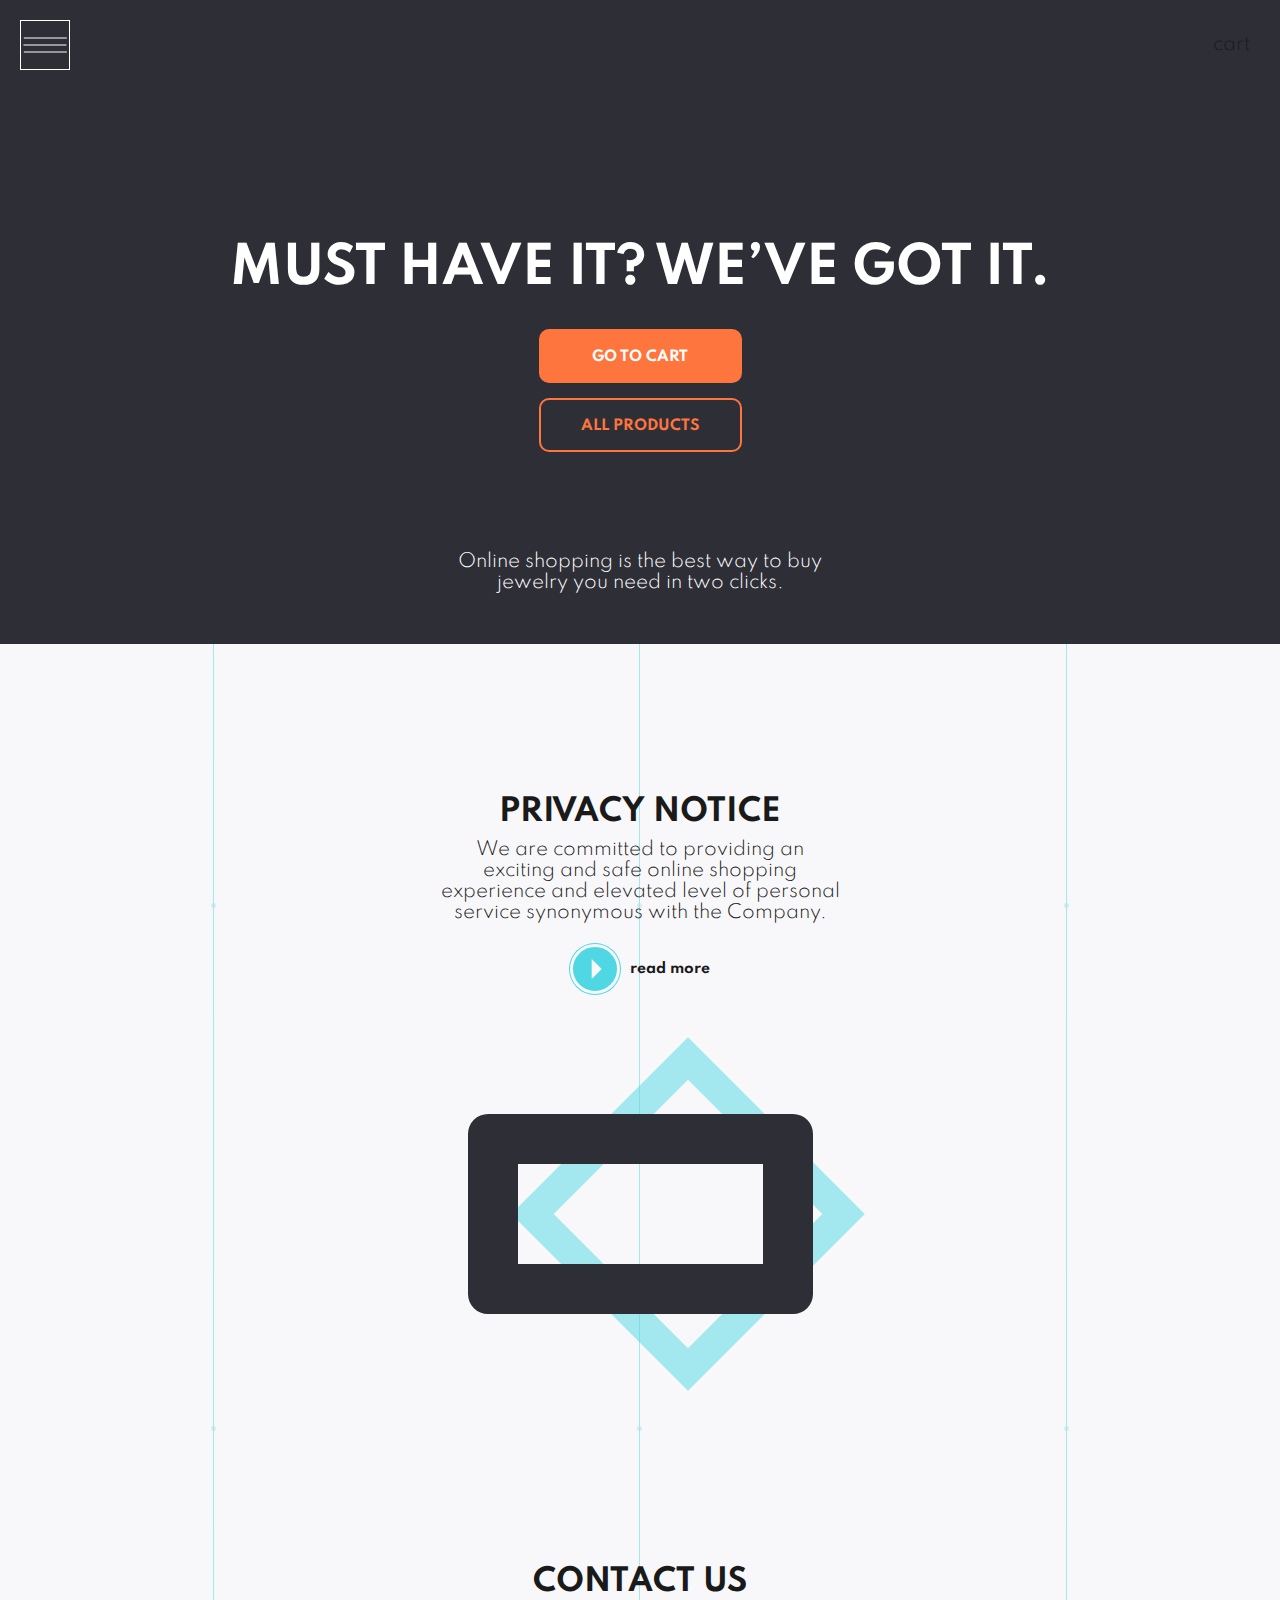
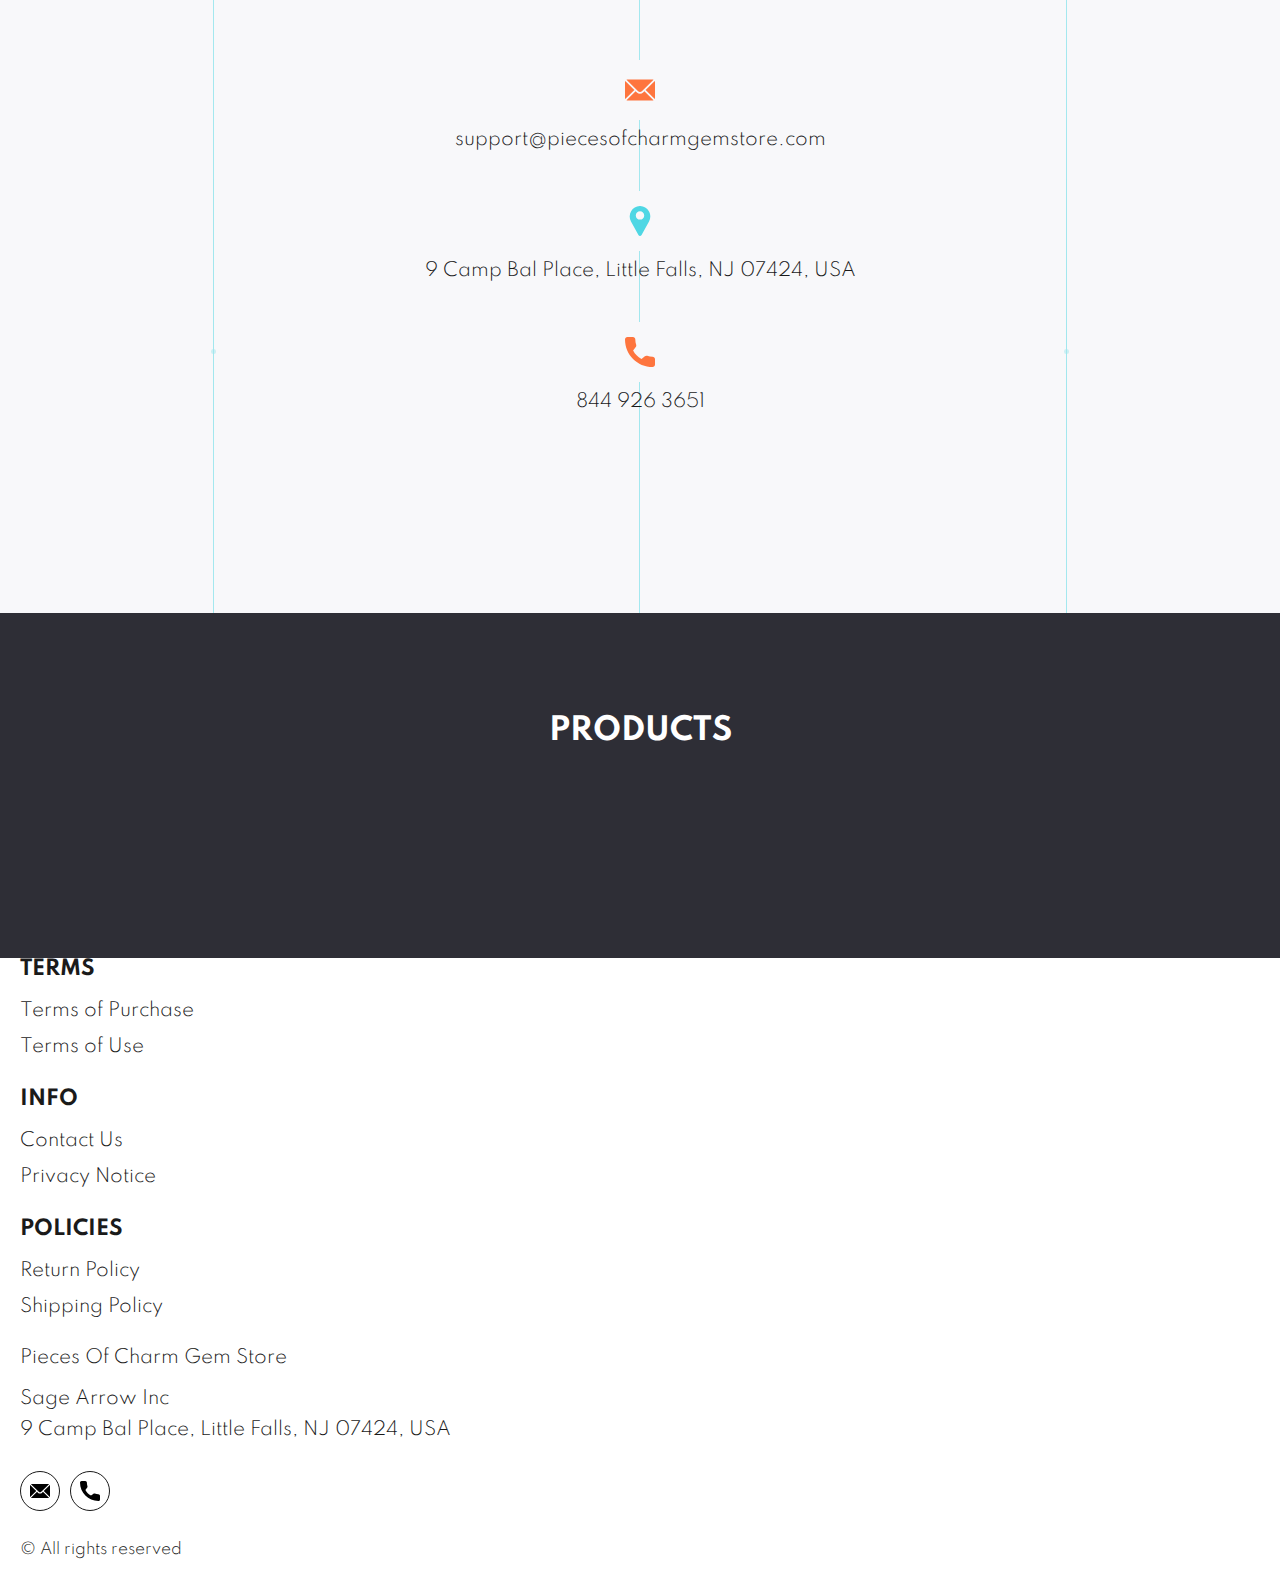
==== commit 0994d92b: "Last Eduardo changes 29.02.24" ====
--- a/index.html
+++ b/index.html
@@ -140,7 +140,7 @@
                   </div>
 
                 </li>
-                <li class="policy__item">
+                <!-- <li class="policy__item">
                  
 
                   <div class="policy__block">
@@ -159,7 +159,7 @@
                       read more</a>
                   </div>
 
-                </li>
+                </li> -->
               </ul>
               <div class="policy__img-box">
                 <div class="policy__img"></div>
